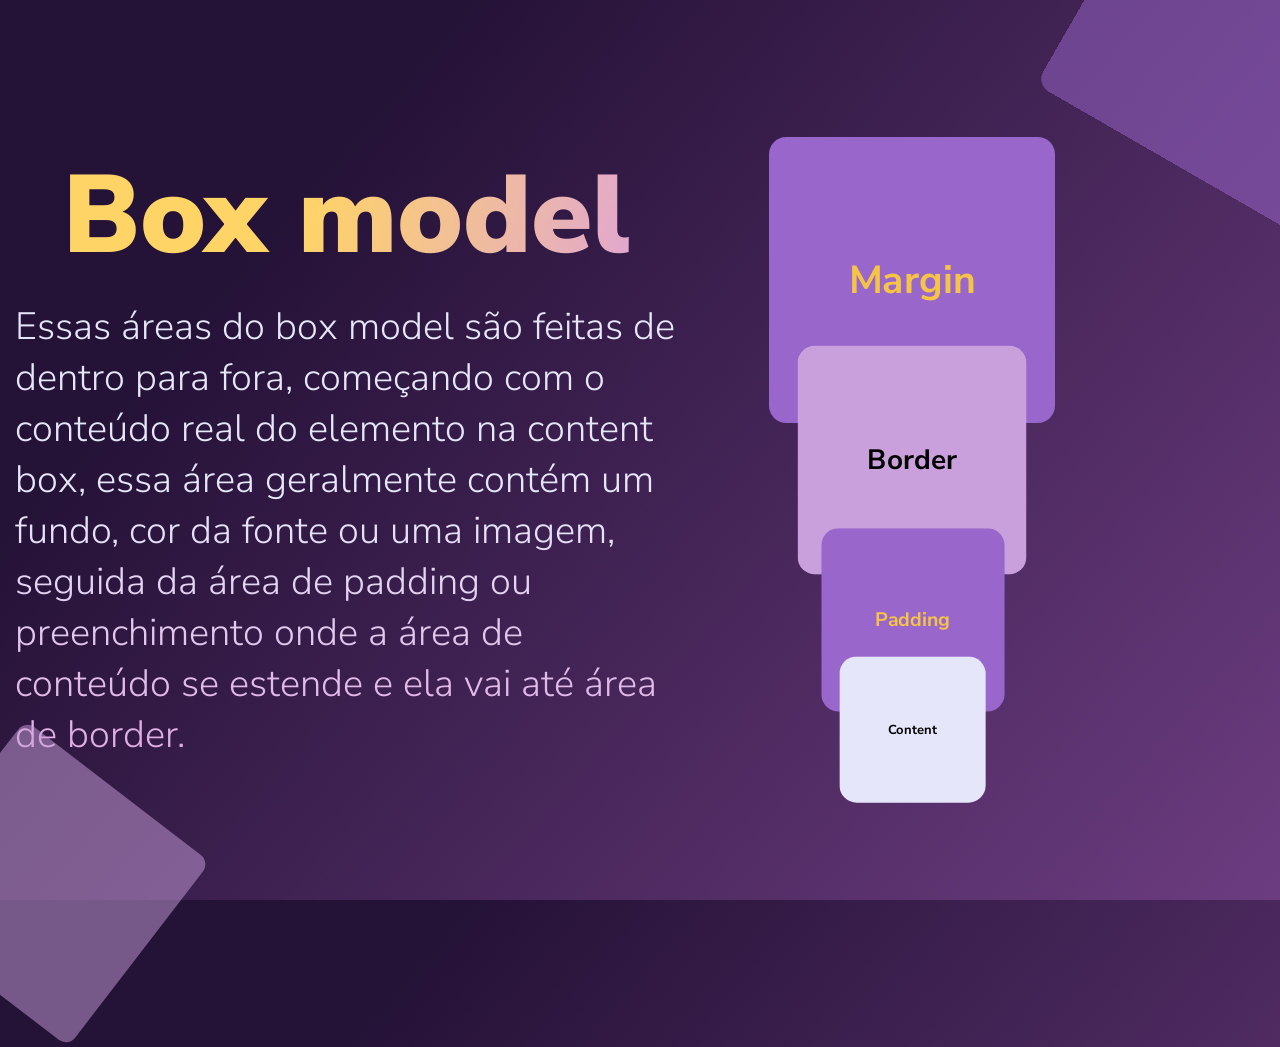
==== public/boxmodel.html @ 5edaad1b "feat/adiciona slide finalizado" ====
<!DOCTYPE html>
<html lang="en">
<head>
    <meta charset="UTF-8">
    <meta name="viewport" content="width=device-width, initial-scale=1.0">
    <title>Document</title>
    <link rel="stylesheet" href="../style/style.css">
</head>
<body id="slides">
    <div class="slide">
        <div class="esquerda-slide">
            <div class="quadrado1"></div>
            <span id="titulo-box-model">Box model</span>
            <div class="texto-box-model"><p>Essas áreas do box model são feitas de dentro para fora, começando com o conteúdo real do elemento na content box, essa área geralmente contém um fundo, cor da fonte ou uma imagem, seguida da área de padding ou preenchimento onde a área de conteúdo se estende e ela vai até área de border.</p></div>
        </div>
        <div class="direita-slide">
            <div class="caixas">
                <div class="caixa" id="c1"><span>Margin</span></div>
                <div class="caixa" id="c2"><span>Border</span></div>
                <div class="caixa" id="c3"><span>Padding</span></div>
                <div class="caixa" id="c4"><span>Content</span></div>
                
            </div>
            <div class="quadrado2"></div>
        </div>
    </div>
</body>
</html>
---- style/style.css ----
@import url('https://fonts.googleapis.com/css2?family=Nunito+Sans:wght@300;400;500;700;900&display=swap');

:root {
    --roxo-branco: #E6E6FA;
    --roxo-rosado: #DDA0DD;
    --roxo-claro: #C9A0DC;
    --roxo-forte: #9966CC;
    --roxo-medio: #813AC5;
    --roxo-fundo: #251237;
    --roxo-fundo-sombra: rgba(0, 0, 0, 0.25);
    --amarelo-contraste: #F6C445;
    --preto-puro: #000000;
    --branco-puro: #fff;
    --nunito: 'Nunito Sans', sans-serif;
}

* {
    box-sizing: border-box;
    margin: 0;
}

html, body {
    height: 100%;
    min-height: 100%;
}

body {
    min-height: 100vh;
    overflow: hidden;
    background: linear-gradient(131deg, var(--roxo-fundo, #251237) 22.69%, #451A6D 58.53%, #4F1783 85.31%, var(--roxo-medio) 107.41%);
    font-family: var(--nunito);
}

#slides {
    background: linear-gradient(131deg, var(--roxo-fundo, #251237) 22.69%, #734087 107.41%);
}

.elipse {
    height: 385px;
    width: 455px;
    border-radius: 50%;
    position: absolute;
}

#el1 {
    left: -260px;
    top: -150px;
    background: var(--roxo-fundo);
    box-shadow: 29px 55px 43.5px 0 var(--roxo-fundo-sombra);
}

#el2 {
    background: #4C187E;
    right: -170px;
    bottom: -150px;
}

#el3 {
    right: -520px;
    bottom: -450px;
    width: 900px;
    height: 780px;
}

.botaos{
    display: flex;
    width: 98%;
    height: 98%;
    position: fixed;
    align-items: flex-end;
    justify-content: flex-end;
    margin: 0;
}

#direita{
    width: 60px;
    height: 40px;
    border: 2px solid transparent;
    border-radius: 10px;
    color: white;
    background-color: var(--roxo-fundo);
    background:
        linear-gradient(var(--roxo-fundo), var(--roxo-fundo)) padding-box,
        linear-gradient(to right, var(--roxo-fundo), var(--amarelo-contraste)) border-box;
    font-weight: 500px;
}

/*divisao de slide*/

.slide {
    display: flex;
    width: 100%;
    height: 100%;
}

.esquerda-slide{
    display: flex;
    flex-direction: column;
    height: 100%;
    width: 54.1%;
    justify-content: center;
    gap: 10px;
    position: relative;
    align-items: center;

}

.direita-slide{
    display: flex;
    height: 100%;
    width: 45.9%;
    align-items: center;
}

/*caixas animadas*/
.caixas {
    position: relative;
    width: 440px;
    height: 440px;

    display: flex;
    align-items: center;
    justify-content: center;
}

.caixa {
    border-radius: 26.7px;
    background: var(--roxo-forte);
    display: flex;
    position: absolute;
    justify-content: center;
    align-items: center;
    
    font-weight: bold;
}

#c1 {
    width: 440px;
    height: 440px;
    
    animation: c1-animacao 1s forwards;

    font-size: 60px;
    color: var(--amarelo-contraste);
}

#c2 {
    height: 352px;
    width: 352px;

    background: var(--roxo-claro);
    animation: c2-animacao 1s forwards;

    font-size: 43px;
}

#c3 {
    height: 281.6px;
    width: 281.6px;
    animation: c3-animacao 1s forwards;

    font-size: 30px;
    color: var(--amarelo-contraste);
}

#c4 {
    height: 225.28px;
    width: 225.28px;
    background: var(--roxo-branco);
    animation: c4-animacao 1s forwards;
    
    font-size: 20px;
}

/*Retângulos decorativo*/
.quadrado1 {
    width: 233.146px;
    height: 233.146px;
    transform: rotate(127.555deg);
    position: absolute;

    border-radius: 11.657px;
    opacity: 0.5;
    background: #C9A0DC;

    bottom: -100px;
    left: -70px;
}

.quadrado2 {
    width: 298.687px;
    height: 298.687px;
    transform: rotate(119.951deg);
    position: absolute;

    border-radius: 14.934px;
    opacity: 0.5;
    background: var(--roxo-forte, #96C);

    top: -120px;
    right: -110px;
}

/*animação das caixas*/
@keyframes c1-animacao {
    from {
        transform: scale(1);
    }

    to {
        transform: translateY(-170px) scale(0.65);
    }
}

@keyframes c2-animacao {
    from {
        transform: scale(1);
    }

    to {
        transform: translateY(10px) scale(0.65);
    }
}

@keyframes c3-animacao {
    from {
        transform: scale(1);
    }

    to {
        transform: translateY(170px) scale(0.65);
    }
}

@keyframes c4-animacao {
    from {
        transform: scale(1)
    }

    to {
        transform: translateY(280px) scale(0.65);
    }
}

#titulo-box-model {
    font-size: 110px;
    font-weight: 900;

    background: linear-gradient(101deg, #FFD466 42.2%, #DDA0DD 107.95%);
    background-clip: text;
    -webkit-background-clip: text;
    -webkit-text-fill-color: transparent;
}

.texto-box-model {
    width: 663px;

    font-size: 38px;
    font-style: normal;
    font-weight: 300;
    line-height: normal;
    text-align: left;

    background: linear-gradient(180deg, #E6E6FA 44.83%, #DDA0DD 107.66%);
    background-clip: text;
    -webkit-background-clip: text;
    -webkit-text-fill-color: transparent;
}
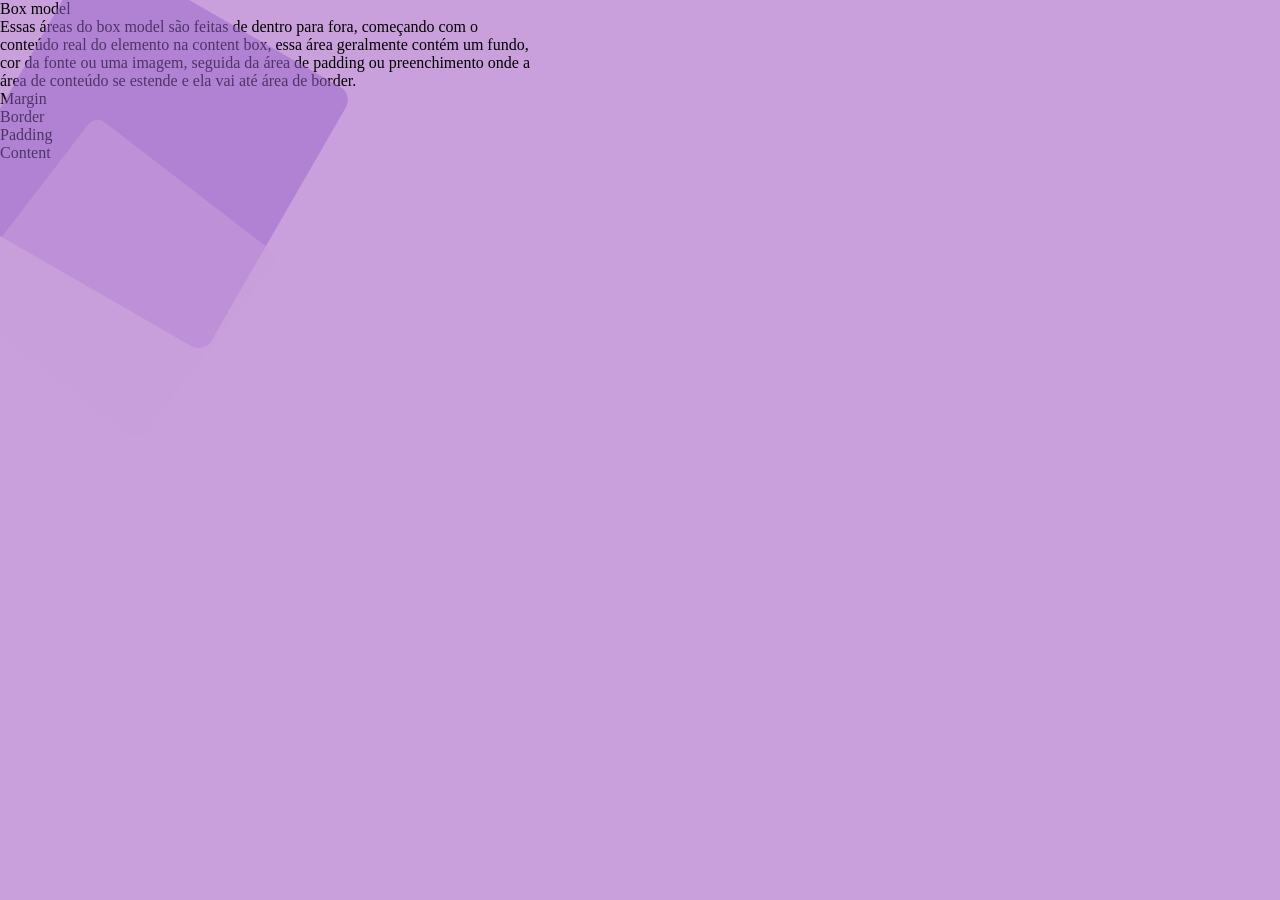
==== commit a8ed18b0: "sla" ====
--- a/public/boxmodel.html
+++ b/public/boxmodel.html
@@ -4,7 +4,7 @@
     <meta charset="UTF-8">
     <meta name="viewport" content="width=device-width, initial-scale=1.0">
     <title>Document</title>
-    <link rel="stylesheet" href="../style/style.css">
+    <link rel="stylesheet" href="../style/boxmodel.css">
 </head>
 <body id="slides">
     <div class="slide">
--- a/style/boxmodel.css
+++ b/style/boxmodel.css
@@ -0,0 +1,76 @@
+@import url('https://fonts.googleapis.com/css2?family=Fredoka:wght@300..700&family=Lexend:wght@100..900&family=Nunito+Sans:ital,opsz,wght@0,6..12,200..1000;1,6..12,200..1000&family=Poppins:ital,wght@0,100;0,200;0,300;0,400;0,500;0,600;0,700;0,800;0,900;1,100;1,200;1,300;1,400;1,500;1,600;1,700;1,800;1,900&display=swap');
+
+:root {
+    --roxo-branco: #E6E6FA;
+    --roxo-rosado: #DDA0DD;
+    --roxo-claro: #C9A0DC;
+    --roxo-forte: #9966CC;
+    --roxo-medio: #813AC5;
+    --roxo-fundo: #251237;
+    --roxo-fundo-sombra: rgba(0, 0, 0, 0.25);
+    --amarelo-contraste: #F6C445;
+    --preto-puro: #000000;
+    --branco-puro: #fff;
+    --fonte-padrao: "Nunito Sans", sans-serif;
+    --fonte-titulo: "Poppins", sans-serif;
+}
+
+
+html {
+    overflow: hidden;
+    height: 100%;
+}
+*{
+    margin: 0;
+    padding: 0;
+    box-sizing: border-box;
+}
+
+body {
+    position: relative;
+    display: grid;
+    grid-template-columns: 1.2fr 0.8fr;
+    grid-template-rows: 300px calc(100% - 300px);
+    grid-template-areas: 
+    "header caixas"
+    "texto caixas";
+
+    /*background: linear-gradient(131deg, var(--roxo-fundo, #251237) 22.69%, #734087 107.41%);*/
+    
+    height: 100vh;
+    width: 100vh;
+
+    overflow: hidden;
+    background-color: #C9A0DC;
+}
+
+.quadrado1 {
+    width: 298.687px;
+    height: 298.687px;
+    transform: rotate(119.951deg);
+    position: absolute;
+
+    border-radius: 14.934px;
+    opacity: 0.5;
+    background: var(--roxo-forte, #96C);
+
+
+    z-index: 1;
+}
+
+.quadrado2 {
+    width: 233.146px;
+    height: 233.146px;
+    transform: rotate(127.555deg);
+    position: absolute;
+
+    border-radius: 11.657px;
+    opacity: 0.5;
+    background: #C9A0DC;
+
+    z-index: 2;
+}
+
+.texto {
+    font-family: var(--fonte-padrao);
+}
